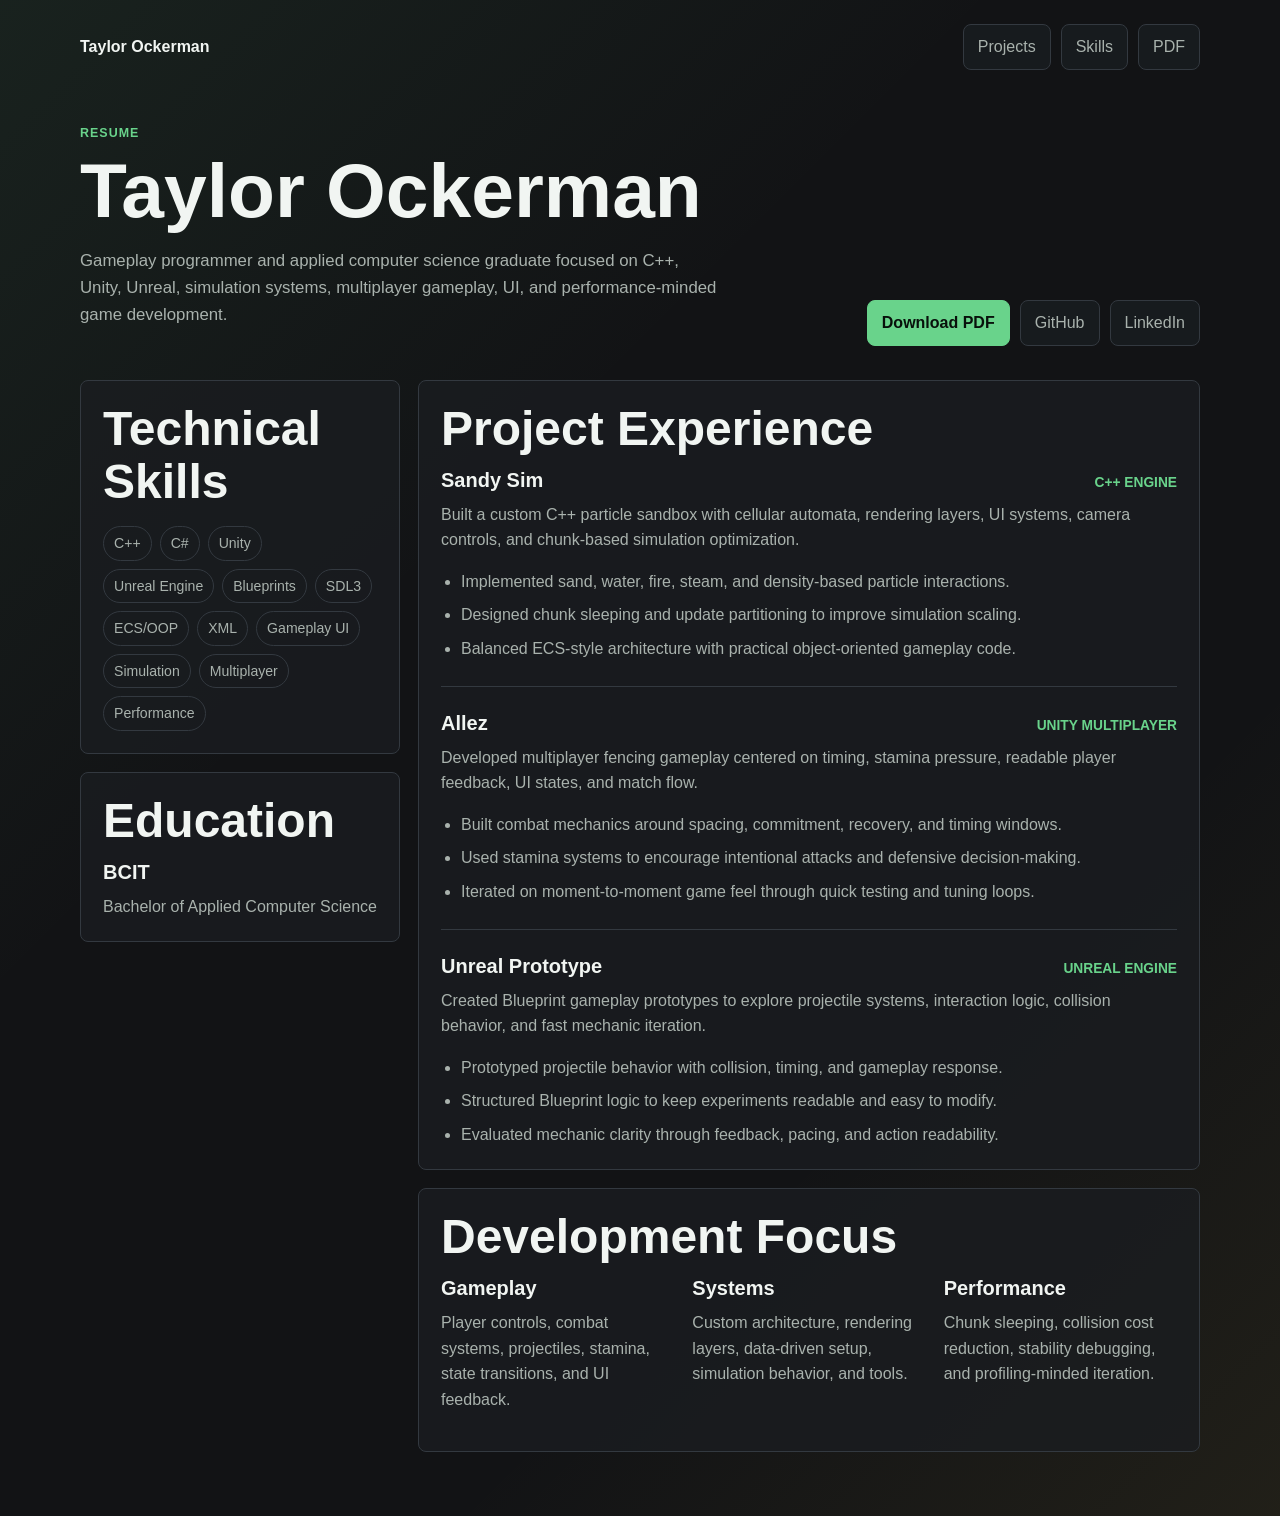
==== resume.html @ 254209a4 "majority of content added" ====
<!DOCTYPE html>
<html lang="en">

<head>
  <meta charset="UTF-8">
  <meta name="viewport" content="width=device-width, initial-scale=1.0">
  <title>Resume | Taylor Ockerman</title>
  <link rel="stylesheet" href="styles.css">
</head>

<body>
  <main class="resume-page">
    <nav class="nav-bar resume-nav" aria-label="Resume navigation">
      <a class="logo" href="index.html">Taylor Ockerman</a>
      <div class="nav-links">
        <a href="index.html#projects">Projects</a>
        <a href="index.html#skills">Skills</a>
        <a href="resume/Resume_Taylor_Ockerman.pdf">PDF</a>
      </div>
    </nav>

    <section class="resume-hero">
      <div>
        <p class="eyebrow">Resume</p>
        <h1>Taylor Ockerman</h1>
        <p class="project-summary">
          Gameplay programmer and applied computer science graduate focused on C++, Unity, Unreal,
          simulation systems, multiplayer gameplay, UI, and performance-minded game development.
        </p>
      </div>

      <div class="resume-actions">
        <a class="button primary" href="resume/Resume_Taylor_Ockerman.pdf">Download PDF</a>
        <a class="button" href="https://github.com/taylor-ockerman">GitHub</a>
        <a class="button" href="https://linkedin.com/in/taylor-ockerman">LinkedIn</a>
      </div>
    </section>

    <section class="resume-layout">
      <aside class="resume-sidebar">
        <section class="resume-section">
          <h2>Technical Skills</h2>
          <ul class="detail-list">
            <li>C++</li>
            <li>C#</li>
            <li>Unity</li>
            <li>Unreal Engine</li>
            <li>Blueprints</li>
            <li>SDL3</li>
            <li>ECS/OOP</li>
            <li>XML</li>
            <li>Gameplay UI</li>
            <li>Simulation</li>
            <li>Multiplayer</li>
            <li>Performance</li>
          </ul>
        </section>

        <section class="resume-section">
          <h2>Education</h2>
          <div class="resume-item">
            <h3>BCIT</h3>
            <p>Bachelor of Applied Computer Science</p>
          </div>
        </section>
      </aside>

      <div class="resume-main">
        <section class="resume-section">
          <h2>Project Experience</h2>

          <article class="resume-item">
            <div class="resume-item-header">
              <h3>Sandy Sim</h3>
              <span>C++ Engine</span>
            </div>
            <p>
              Built a custom C++ particle sandbox with cellular automata, rendering layers, UI systems,
              camera controls, and chunk-based simulation optimization.
            </p>
            <ul>
              <li>Implemented sand, water, fire, steam, and density-based particle interactions.</li>
              <li>Designed chunk sleeping and update partitioning to improve simulation scaling.</li>
              <li>Balanced ECS-style architecture with practical object-oriented gameplay code.</li>
            </ul>
          </article>

          <article class="resume-item">
            <div class="resume-item-header">
              <h3>Allez</h3>
              <span>Unity Multiplayer</span>
            </div>
            <p>
              Developed multiplayer fencing gameplay centered on timing, stamina pressure, readable
              player feedback, UI states, and match flow.
            </p>
            <ul>
              <li>Built combat mechanics around spacing, commitment, recovery, and timing windows.</li>
              <li>Used stamina systems to encourage intentional attacks and defensive decision-making.</li>
              <li>Iterated on moment-to-moment game feel through quick testing and tuning loops.</li>
            </ul>
          </article>

          <article class="resume-item">
            <div class="resume-item-header">
              <h3>Unreal Prototype</h3>
              <span>Unreal Engine</span>
            </div>
            <p>
              Created Blueprint gameplay prototypes to explore projectile systems, interaction logic,
              collision behavior, and fast mechanic iteration.
            </p>
            <ul>
              <li>Prototyped projectile behavior with collision, timing, and gameplay response.</li>
              <li>Structured Blueprint logic to keep experiments readable and easy to modify.</li>
              <li>Evaluated mechanic clarity through feedback, pacing, and action readability.</li>
            </ul>
          </article>
        </section>

        <section class="resume-section">
          <h2>Development Focus</h2>
          <div class="focus-grid">
            <div>
              <h3>Gameplay</h3>
              <p>Player controls, combat systems, projectiles, stamina, state transitions, and UI feedback.</p>
            </div>
            <div>
              <h3>Systems</h3>
              <p>Custom architecture, rendering layers, data-driven setup, simulation behavior, and tools.</p>
            </div>
            <div>
              <h3>Performance</h3>
              <p>Chunk sleeping, collision cost reduction, stability debugging, and profiling-minded iteration.</p>
            </div>
          </div>
        </section>
      </div>
    </section>
  </main>
</body>

</html>
---- styles.css ----
:root {
  --bg: #121315;
  --panel: #1a1d21;
  --panel-strong: #22262b;
  --text: #f1f5f2;
  --muted: #a9b2ad;
  --line: #333940;
  --accent: #69d38b;
  --accent-strong: #e8c547;
  --shadow: 0 18px 60px rgba(0, 0, 0, 0.28);
}

* {
  box-sizing: border-box;
}

html {
  scroll-behavior: smooth;
}

body {
  margin: 0;
  background:
    linear-gradient(135deg, rgba(105, 211, 139, 0.08), transparent 36%),
    linear-gradient(315deg, rgba(232, 197, 71, 0.07), transparent 30%),
    var(--bg);
  color: var(--text);
  font-family: Arial, Helvetica, sans-serif;
  line-height: 1.6;
}

a {
  color: inherit;
  text-decoration: none;
}

a:hover {
  color: var(--accent);
}

.site-header,
main,
.project-page,
.resume-page {
  width: min(1120px, calc(100% - 40px));
  margin: 0 auto;
}

.site-header {
  padding: 24px 0 54px;
}

.nav-bar {
  display: flex;
  align-items: center;
  justify-content: space-between;
  gap: 18px;
  margin-bottom: 76px;
}

.logo {
  font-weight: 800;
  letter-spacing: 0;
}

.nav-links {
  display: flex;
  flex-wrap: wrap;
  justify-content: flex-end;
  gap: 10px;
}

.nav-links a,
.button {
  min-height: 42px;
  display: inline-flex;
  align-items: center;
  justify-content: center;
  border: 1px solid var(--line);
  border-radius: 8px;
  padding: 9px 14px;
  color: var(--muted);
  background: rgba(26, 29, 33, 0.76);
}

.button.primary {
  color: #08110b;
  background: var(--accent);
  border-color: var(--accent);
  font-weight: 700;
}

.hero {
  max-width: 850px;
  padding-bottom: 22px;
}

.eyebrow,
.tag {
  margin: 0 0 8px;
  color: var(--accent);
  font-size: 0.78rem;
  font-weight: 800;
  letter-spacing: 0.08em;
  text-transform: uppercase;
}

h1,
h2,
h3,
p {
  margin-top: 0;
}

h1 {
  max-width: 820px;
  margin-bottom: 20px;
  font-size: clamp(2.4rem, 6vw, 5rem);
  line-height: 1;
}

h2 {
  margin-bottom: 12px;
  font-size: clamp(1.9rem, 4vw, 3rem);
  line-height: 1.1;
}

h3 {
  margin-bottom: 10px;
  font-size: 1.25rem;
  line-height: 1.2;
}

.hero-copy,
.section-intro p,
.project-card p,
.detail-section p,
.skill-grid p {
  color: var(--muted);
}

.hero-copy {
  max-width: 720px;
  font-size: 1.1rem;
}

.hero-actions {
  display: flex;
  flex-wrap: wrap;
  gap: 10px;
  margin-top: 28px;
}

main {
  padding-bottom: 64px;
}

.section-intro {
  max-width: 720px;
  margin-bottom: 24px;
}

.section-intro.compact {
  margin-bottom: 18px;
}

.project-grid {
  display: grid;
  grid-template-columns: repeat(3, minmax(0, 1fr));
  gap: 18px;
  margin-bottom: 52px;
}

.project-card {
  overflow: hidden;
  border: 1px solid var(--line);
  border-radius: 8px;
  background: rgba(26, 29, 33, 0.88);
  box-shadow: var(--shadow);
}

.media-link {
  display: block;
}

.clip-placeholder,
.clip-frame {
  position: relative;
  display: grid;
  min-height: 210px;
  place-items: center;
  overflow: hidden;
  background:
    linear-gradient(135deg, rgba(105, 211, 139, 0.14), transparent 45%),
    linear-gradient(45deg, rgba(232, 197, 71, 0.16), transparent 44%),
    repeating-linear-gradient(0deg, #242a30 0 1px, #1b1f24 1px 18px);
}

.project-video {
  display: block;
  width: 100%;
  min-height: 210px;
  aspect-ratio: 16 / 9;
  background: #08090a;
  object-fit: cover;
}

.clip-placeholder::after,
.clip-frame::after {
  content: "";
  position: absolute;
  inset: 18px;
  border: 1px solid rgba(241, 245, 242, 0.1);
  border-radius: 6px;
}

.clip-placeholder span,
.clip-placeholder small,
.clip-frame span {
  position: relative;
  z-index: 1;
}

.clip-placeholder span,
.clip-frame span {
  display: block;
  color: var(--text);
  font-weight: 800;
}

.clip-placeholder small {
  display: block;
  color: var(--muted);
}

.project-card-body {
  padding: 20px;
}

.tech-list,
.detail-list {
  display: flex;
  flex-wrap: wrap;
  gap: 8px;
  margin: 18px 0 0;
  padding: 0;
  list-style: none;
}

.tech-list li,
.detail-list li {
  border: 1px solid var(--line);
  border-radius: 999px;
  padding: 5px 10px;
  color: var(--muted);
  font-size: 0.88rem;
}

.skills-band {
  border-top: 1px solid var(--line);
  padding-top: 34px;
}

.skill-grid {
  display: grid;
  grid-template-columns: repeat(3, minmax(0, 1fr));
  gap: 18px;
}

.skill-grid div,
.detail-section {
  border: 1px solid var(--line);
  border-radius: 8px;
  padding: 22px;
  background: rgba(26, 29, 33, 0.78);
}

.project-page {
  padding: 24px 0 64px;
}

.resume-page {
  padding: 24px 0 64px;
}

.resume-nav {
  margin-bottom: 54px;
}

.resume-hero {
  display: grid;
  grid-template-columns: minmax(0, 1fr) auto;
  gap: 28px;
  align-items: end;
  margin-bottom: 34px;
}

.resume-actions {
  display: flex;
  flex-wrap: wrap;
  justify-content: flex-end;
  gap: 10px;
}

.resume-layout {
  display: grid;
  grid-template-columns: 320px minmax(0, 1fr);
  gap: 18px;
  align-items: start;
}

.resume-sidebar,
.resume-main {
  display: grid;
  gap: 18px;
}

.resume-section {
  border: 1px solid var(--line);
  border-radius: 8px;
  padding: 22px;
  background: rgba(26, 29, 33, 0.78);
}

.resume-section > :last-child,
.resume-item > :last-child {
  margin-bottom: 0;
}

.resume-item + .resume-item {
  margin-top: 24px;
  padding-top: 24px;
  border-top: 1px solid var(--line);
}

.resume-item-header {
  display: flex;
  align-items: baseline;
  justify-content: space-between;
  gap: 14px;
}

.resume-item-header span {
  color: var(--accent);
  font-size: 0.86rem;
  font-weight: 800;
  text-transform: uppercase;
}

.resume-item p,
.resume-item li,
.focus-grid p {
  color: var(--muted);
}

.resume-item ul {
  margin: 12px 0 0;
  padding-left: 20px;
}

.resume-item li + li {
  margin-top: 8px;
}

.focus-grid {
  display: grid;
  grid-template-columns: repeat(3, minmax(0, 1fr));
  gap: 18px;
}

.back-link {
  display: inline-flex;
  margin-bottom: 42px;
  color: var(--muted);
}

.project-hero {
  display: grid;
  grid-template-columns: 0.9fr 1.1fr;
  gap: 28px;
  align-items: center;
  margin-bottom: 34px;
}

.project-summary {
  max-width: 640px;
  color: var(--muted);
  font-size: 1.05rem;
}

.clip-frame {
  min-height: 340px;
  border: 1px solid var(--line);
  border-radius: 8px;
  box-shadow: var(--shadow);
}

.media-gallery {
  display: grid;
  grid-template-columns: repeat(2, minmax(0, 1fr));
  gap: 18px;
  margin-bottom: 34px;
}

.gallery-video {
  border: 1px solid var(--line);
  border-radius: 8px;
  box-shadow: var(--shadow);
}

.detail-grid {
  display: grid;
  grid-template-columns: repeat(2, minmax(0, 1fr));
  gap: 18px;
}

.detail-section ul:not(.detail-list) {
  margin: 0;
  padding-left: 20px;
  color: var(--muted);
}

.detail-section li + li {
  margin-top: 8px;
}

@media (max-width: 860px) {
  .project-grid,
  .skill-grid,
  .project-hero,
  .media-gallery,
  .resume-hero,
  .resume-layout,
  .focus-grid,
  .detail-grid {
    grid-template-columns: 1fr;
  }

  .resume-actions {
    justify-content: flex-start;
  }

  .nav-bar {
    align-items: flex-start;
    flex-direction: column;
    margin-bottom: 48px;
  }

  .nav-links {
    justify-content: flex-start;
  }
}

@media (max-width: 520px) {
  .site-header,
  main,
  .project-page,
  .resume-page {
    width: min(100% - 28px, 1120px);
  }

  .hero-actions,
  .nav-links {
    width: 100%;
  }

  .button,
  .nav-links a {
    flex: 1 1 auto;
  }

  .clip-placeholder,
  .clip-frame {
    min-height: 230px;
  }
}
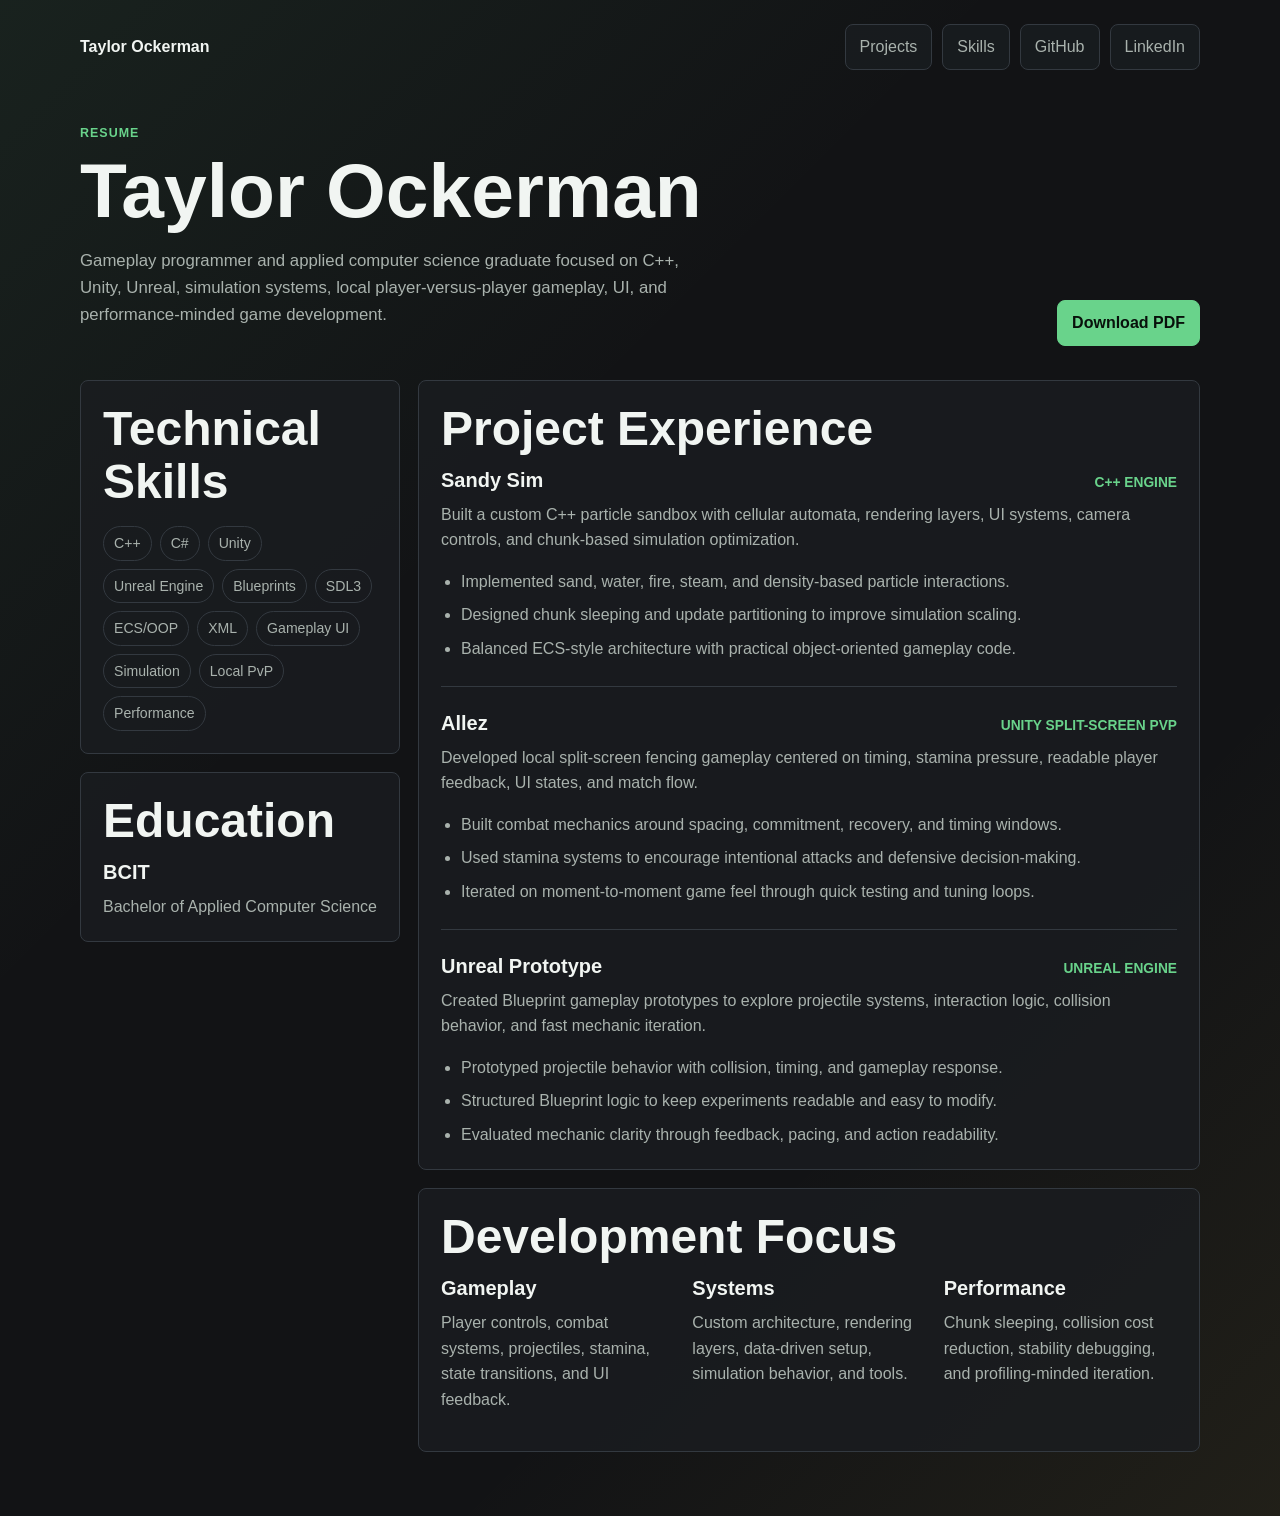
==== commit 581f0b78: "Update portfolio resume and copy" ====
--- a/resume.html
+++ b/resume.html
@@ -15,7 +15,8 @@
       <div class="nav-links">
         <a href="index.html#projects">Projects</a>
         <a href="index.html#skills">Skills</a>
-        <a href="resume/Resume_Taylor_Ockerman.pdf">PDF</a>
+        <a href="https://github.com/taylor-ockerman" target="_blank" rel="noopener noreferrer">GitHub</a>
+        <a href="https://linkedin.com/in/taylor-ockerman" target="_blank" rel="noopener noreferrer">LinkedIn</a>
       </div>
     </nav>
 
@@ -25,14 +26,12 @@
         <h1>Taylor Ockerman</h1>
         <p class="project-summary">
           Gameplay programmer and applied computer science graduate focused on C++, Unity, Unreal,
-          simulation systems, multiplayer gameplay, UI, and performance-minded game development.
+          simulation systems, local player-versus-player gameplay, UI, and performance-minded game development.
         </p>
       </div>
 
       <div class="resume-actions">
-        <a class="button primary" href="resume/Resume_Taylor_Ockerman.pdf">Download PDF</a>
-        <a class="button" href="https://github.com/taylor-ockerman">GitHub</a>
-        <a class="button" href="https://linkedin.com/in/taylor-ockerman">LinkedIn</a>
+        <a class="button primary" href="resume/Portfolio_Resume_Taylor_Ockerman.pdf">Download PDF</a>
       </div>
     </section>
 
@@ -51,7 +50,7 @@
             <li>XML</li>
             <li>Gameplay UI</li>
             <li>Simulation</li>
-            <li>Multiplayer</li>
+            <li>Local PvP</li>
             <li>Performance</li>
           </ul>
         </section>
@@ -88,11 +87,11 @@
           <article class="resume-item">
             <div class="resume-item-header">
               <h3>Allez</h3>
-              <span>Unity Multiplayer</span>
+              <span>Unity Split-Screen PvP</span>
             </div>
             <p>
-              Developed multiplayer fencing gameplay centered on timing, stamina pressure, readable
-              player feedback, UI states, and match flow.
+              Developed local split-screen fencing gameplay centered on timing, stamina pressure,
+              readable player feedback, UI states, and match flow.
             </p>
             <ul>
               <li>Built combat mechanics around spacing, commitment, recovery, and timing windows.</li>
--- a/styles.css
+++ b/styles.css
@@ -144,13 +144,6 @@
   font-size: 1.1rem;
 }
 
-.hero-actions {
-  display: flex;
-  flex-wrap: wrap;
-  gap: 10px;
-  margin-top: 28px;
-}
-
 main {
   padding-bottom: 64px;
 }
@@ -400,6 +393,10 @@
   grid-template-columns: repeat(2, minmax(0, 1fr));
   gap: 18px;
   margin-bottom: 34px;
+}
+
+.single-clip-gallery {
+  grid-template-columns: minmax(0, 1fr);
 }
 
 .gallery-video {
@@ -459,7 +456,6 @@
     width: min(100% - 28px, 1120px);
   }
 
-  .hero-actions,
   .nav-links {
     width: 100%;
   }
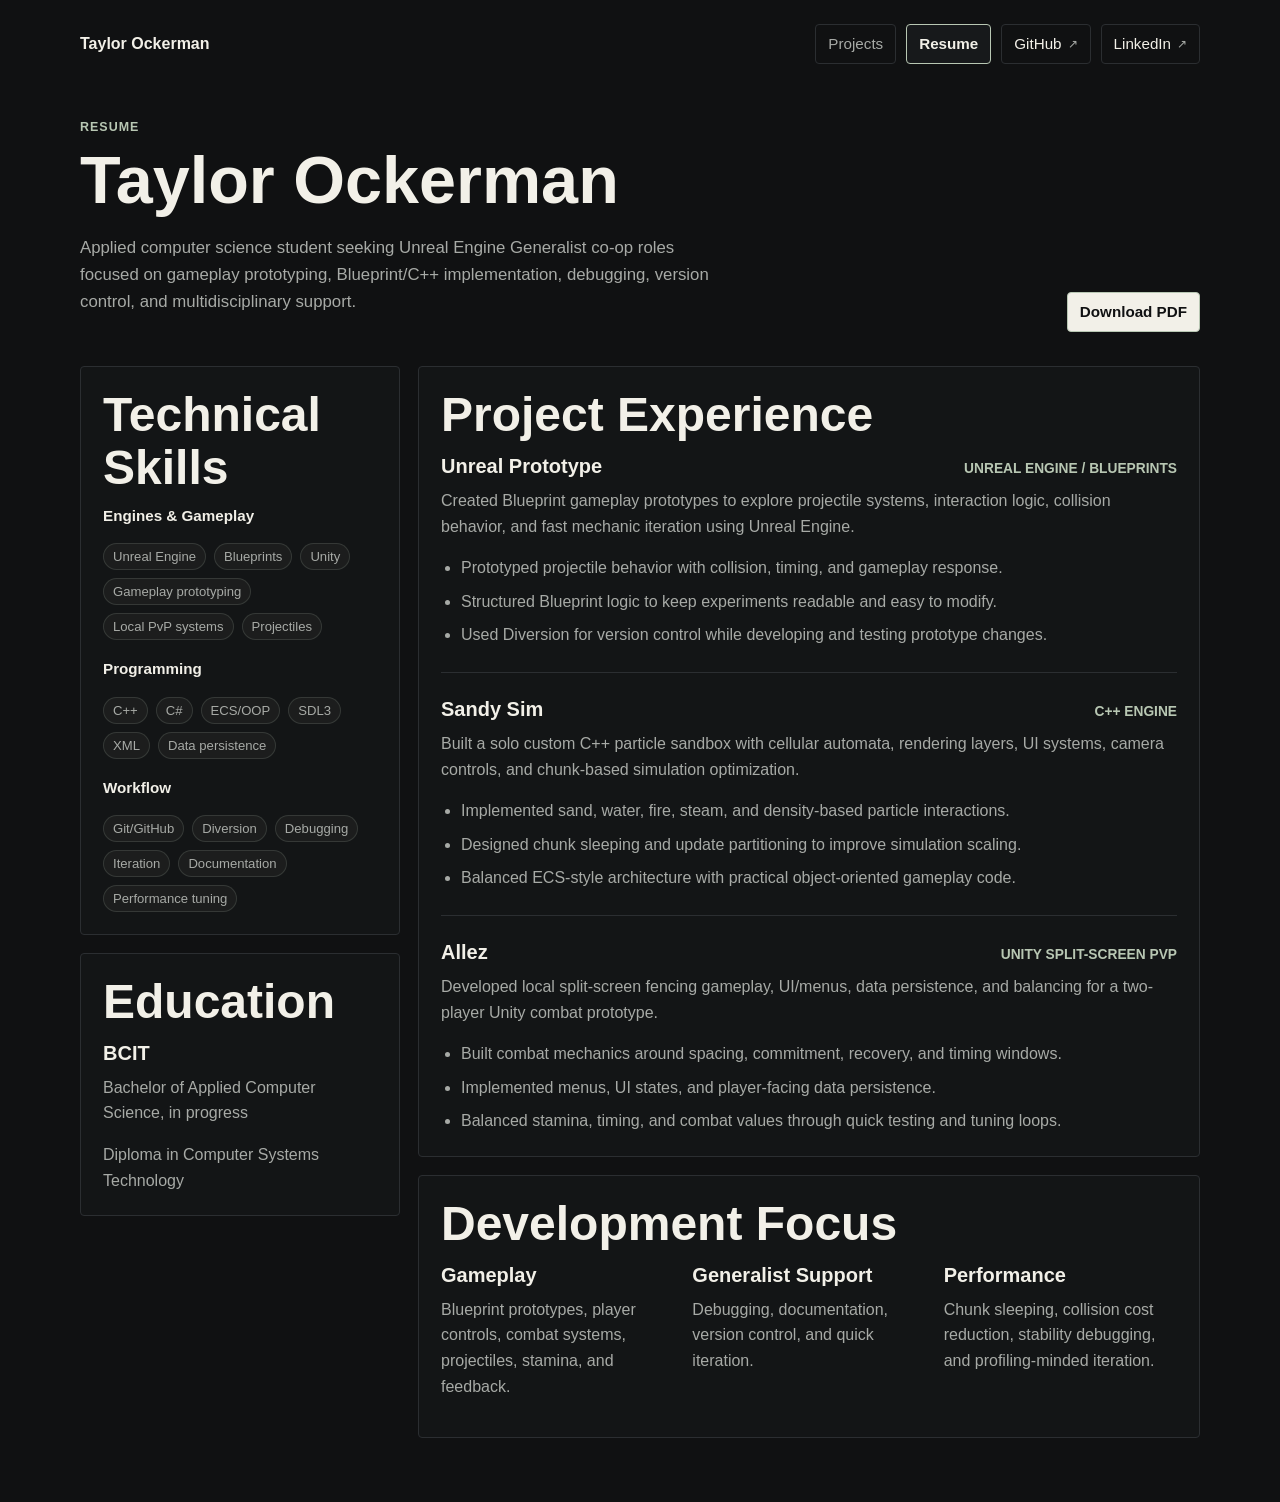
==== commit b0e6f921: "Polish portfolio for Unreal generalist application" ====
--- a/resume.html
+++ b/resume.html
@@ -14,9 +14,9 @@
       <a class="logo" href="index.html">Taylor Ockerman</a>
       <div class="nav-links">
         <a href="index.html#projects">Projects</a>
-        <a href="index.html#skills">Skills</a>
-        <a href="https://github.com/taylor-ockerman" target="_blank" rel="noopener noreferrer">GitHub</a>
-        <a href="https://linkedin.com/in/taylor-ockerman" target="_blank" rel="noopener noreferrer">LinkedIn</a>
+        <span class="active-nav" aria-current="page">Resume</span>
+        <a class="external-link github-link" href="https://github.com/taylor-ockerman" target="_blank" rel="noopener noreferrer">GitHub</a>
+        <a class="external-link linkedin-link" href="https://linkedin.com/in/taylor-ockerman" target="_blank" rel="noopener noreferrer">LinkedIn</a>
       </div>
     </nav>
 
@@ -25,8 +25,8 @@
         <p class="eyebrow">Resume</p>
         <h1>Taylor Ockerman</h1>
         <p class="project-summary">
-          Gameplay programmer and applied computer science graduate focused on C++, Unity, Unreal,
-          simulation systems, local player-versus-player gameplay, UI, and performance-minded game development.
+          Applied computer science student seeking Unreal Engine Generalist co-op roles focused on gameplay
+          prototyping, Blueprint/C++ implementation, debugging, version control, and multidisciplinary support.
         </p>
       </div>
 
@@ -39,27 +39,49 @@
       <aside class="resume-sidebar">
         <section class="resume-section">
           <h2>Technical Skills</h2>
-          <ul class="detail-list">
-            <li>C++</li>
-            <li>C#</li>
-            <li>Unity</li>
-            <li>Unreal Engine</li>
-            <li>Blueprints</li>
-            <li>SDL3</li>
-            <li>ECS/OOP</li>
-            <li>XML</li>
-            <li>Gameplay UI</li>
-            <li>Simulation</li>
-            <li>Local PvP</li>
-            <li>Performance</li>
-          </ul>
+          <div class="skill-cluster">
+            <h3>Engines & Gameplay</h3>
+            <ul class="detail-list">
+              <li>Unreal Engine</li>
+              <li>Blueprints</li>
+              <li>Unity</li>
+              <li>Gameplay prototyping</li>
+              <li>Local PvP systems</li>
+              <li>Projectiles</li>
+            </ul>
+          </div>
+
+          <div class="skill-cluster">
+            <h3>Programming</h3>
+            <ul class="detail-list">
+              <li>C++</li>
+              <li>C#</li>
+              <li>ECS/OOP</li>
+              <li>SDL3</li>
+              <li>XML</li>
+              <li>Data persistence</li>
+            </ul>
+          </div>
+
+          <div class="skill-cluster">
+            <h3>Workflow</h3>
+            <ul class="detail-list">
+              <li>Git/GitHub</li>
+              <li>Diversion</li>
+              <li>Debugging</li>
+              <li>Iteration</li>
+              <li>Documentation</li>
+              <li>Performance tuning</li>
+            </ul>
+          </div>
         </section>
 
         <section class="resume-section">
           <h2>Education</h2>
           <div class="resume-item">
             <h3>BCIT</h3>
-            <p>Bachelor of Applied Computer Science</p>
+            <p>Bachelor of Applied Computer Science, in progress</p>
+            <p>Diploma in Computer Systems Technology</p>
           </div>
         </section>
       </aside>
@@ -70,11 +92,27 @@
 
           <article class="resume-item">
             <div class="resume-item-header">
+              <h3>Unreal Prototype</h3>
+              <span>Unreal Engine / Blueprints</span>
+            </div>
+            <p>
+              Created Blueprint gameplay prototypes to explore projectile systems, interaction logic,
+              collision behavior, and fast mechanic iteration using Unreal Engine.
+            </p>
+            <ul>
+              <li>Prototyped projectile behavior with collision, timing, and gameplay response.</li>
+              <li>Structured Blueprint logic to keep experiments readable and easy to modify.</li>
+              <li>Used Diversion for version control while developing and testing prototype changes.</li>
+            </ul>
+          </article>
+
+          <article class="resume-item">
+            <div class="resume-item-header">
               <h3>Sandy Sim</h3>
               <span>C++ Engine</span>
             </div>
             <p>
-              Built a custom C++ particle sandbox with cellular automata, rendering layers, UI systems,
+              Built a solo custom C++ particle sandbox with cellular automata, rendering layers, UI systems,
               camera controls, and chunk-based simulation optimization.
             </p>
             <ul>
@@ -90,29 +128,13 @@
               <span>Unity Split-Screen PvP</span>
             </div>
             <p>
-              Developed local split-screen fencing gameplay centered on timing, stamina pressure,
-              readable player feedback, UI states, and match flow.
+              Developed local split-screen fencing gameplay, UI/menus, data persistence, and balancing
+              for a two-player Unity combat prototype.
             </p>
             <ul>
               <li>Built combat mechanics around spacing, commitment, recovery, and timing windows.</li>
-              <li>Used stamina systems to encourage intentional attacks and defensive decision-making.</li>
-              <li>Iterated on moment-to-moment game feel through quick testing and tuning loops.</li>
-            </ul>
-          </article>
-
-          <article class="resume-item">
-            <div class="resume-item-header">
-              <h3>Unreal Prototype</h3>
-              <span>Unreal Engine</span>
-            </div>
-            <p>
-              Created Blueprint gameplay prototypes to explore projectile systems, interaction logic,
-              collision behavior, and fast mechanic iteration.
-            </p>
-            <ul>
-              <li>Prototyped projectile behavior with collision, timing, and gameplay response.</li>
-              <li>Structured Blueprint logic to keep experiments readable and easy to modify.</li>
-              <li>Evaluated mechanic clarity through feedback, pacing, and action readability.</li>
+              <li>Implemented menus, UI states, and player-facing data persistence.</li>
+              <li>Balanced stamina, timing, and combat values through quick testing and tuning loops.</li>
             </ul>
           </article>
         </section>
@@ -122,11 +144,11 @@
           <div class="focus-grid">
             <div>
               <h3>Gameplay</h3>
-              <p>Player controls, combat systems, projectiles, stamina, state transitions, and UI feedback.</p>
+              <p>Blueprint prototypes, player controls, combat systems, projectiles, stamina, and feedback.</p>
             </div>
             <div>
-              <h3>Systems</h3>
-              <p>Custom architecture, rendering layers, data-driven setup, simulation behavior, and tools.</p>
+              <h3>Generalist Support</h3>
+              <p>Debugging, documentation, version control, and quick iteration.</p>
             </div>
             <div>
               <h3>Performance</h3>
@@ -140,3 +162,4 @@
 </body>
 
 </html>
+
--- a/styles.css
+++ b/styles.css
@@ -1,13 +1,12 @@
 :root {
-  --bg: #121315;
-  --panel: #1a1d21;
-  --panel-strong: #22262b;
-  --text: #f1f5f2;
-  --muted: #a9b2ad;
-  --line: #333940;
-  --accent: #69d38b;
-  --accent-strong: #e8c547;
-  --shadow: 0 18px 60px rgba(0, 0, 0, 0.28);
+  --bg: #101112;
+  --panel: #17191b;
+  --panel-soft: #131516;
+  --text: #f2f0e8;
+  --muted: #a7aaa6;
+  --line: #2b2e31;
+  --accent: #b8c7b3;
+  --shadow: none;
 }
 
 * {
@@ -20,12 +19,9 @@
 
 body {
   margin: 0;
-  background:
-    linear-gradient(135deg, rgba(105, 211, 139, 0.08), transparent 36%),
-    linear-gradient(315deg, rgba(232, 197, 71, 0.07), transparent 30%),
-    var(--bg);
-  color: var(--text);
-  font-family: Arial, Helvetica, sans-serif;
+  background: var(--bg);
+  color: var(--text);
+  font-family: Inter, Arial, Helvetica, sans-serif;
   line-height: 1.6;
 }
 
@@ -47,7 +43,7 @@
 }
 
 .site-header {
-  padding: 24px 0 54px;
+  padding: 24px 0 46px;
 }
 
 .nav-bar {
@@ -55,7 +51,7 @@
   align-items: center;
   justify-content: space-between;
   gap: 18px;
-  margin-bottom: 76px;
+  margin-bottom: 68px;
 }
 
 .logo {
@@ -71,21 +67,53 @@
 }
 
 .nav-links a,
+.active-nav,
 .button {
-  min-height: 42px;
+  min-height: 38px;
   display: inline-flex;
   align-items: center;
   justify-content: center;
   border: 1px solid var(--line);
-  border-radius: 8px;
-  padding: 9px 14px;
-  color: var(--muted);
-  background: rgba(26, 29, 33, 0.76);
+  border-radius: 4px;
+  padding: 7px 12px;
+  color: var(--muted);
+  background: transparent;
+  font-size: 0.95rem;
+}
+
+.nav-links a.external-link {
+  gap: 6px;
+  color: var(--text);
+}
+
+.nav-links a.external-link::after {
+  content: "↗";
+  color: var(--muted);
+  font-size: 0.78rem;
+  line-height: 1;
+}
+
+.nav-links a.github-link:hover {
+  border-color: #8b949e;
+  color: var(--text);
+}
+
+.nav-links a.linkedin-link:hover {
+  border-color: #6da7d8;
+  color: #cfe7fa;
+}
+
+.active-nav {
+  color: var(--text);
+  background: var(--panel);
+  border-color: var(--accent);
+  font-weight: 700;
+  pointer-events: none;
 }
 
 .button.primary {
-  color: #08110b;
-  background: var(--accent);
+  color: var(--bg);
+  background: var(--text);
   border-color: var(--accent);
   font-weight: 700;
 }
@@ -115,8 +143,8 @@
 h1 {
   max-width: 820px;
   margin-bottom: 20px;
-  font-size: clamp(2.4rem, 6vw, 5rem);
-  line-height: 1;
+  font-size: clamp(2.25rem, 5.2vw, 4.25rem);
+  line-height: 1.03;
 }
 
 h2 {
@@ -153,6 +181,15 @@
   margin-bottom: 24px;
 }
 
+.section-intro h2 {
+  color: var(--accent);
+  font-size: 0.9rem;
+  font-weight: 800;
+  letter-spacing: 0.08em;
+  line-height: 1.2;
+  text-transform: uppercase;
+}
+
 .section-intro.compact {
   margin-bottom: 18px;
 }
@@ -160,51 +197,71 @@
 .project-grid {
   display: grid;
   grid-template-columns: repeat(3, minmax(0, 1fr));
-  gap: 18px;
-  margin-bottom: 52px;
+  gap: 16px;
+  margin-bottom: 46px;
 }
 
 .project-card {
   overflow: hidden;
   border: 1px solid var(--line);
-  border-radius: 8px;
-  background: rgba(26, 29, 33, 0.88);
+  border-radius: 4px;
+  background: var(--panel-soft);
   box-shadow: var(--shadow);
 }
 
 .media-link {
   display: block;
-}
-
-.clip-placeholder,
-.clip-frame {
+  overflow: hidden;
+  background: var(--bg);
+}
+
+.clip-placeholder {
   position: relative;
   display: grid;
   min-height: 210px;
   place-items: center;
   overflow: hidden;
-  background:
-    linear-gradient(135deg, rgba(105, 211, 139, 0.14), transparent 45%),
-    linear-gradient(45deg, rgba(232, 197, 71, 0.16), transparent 44%),
-    repeating-linear-gradient(0deg, #242a30 0 1px, #1b1f24 1px 18px);
+  background: var(--panel);
+}
+
+.clip-frame {
+  overflow: hidden;
+  background: var(--bg);
 }
 
 .project-video {
   display: block;
   width: 100%;
-  min-height: 210px;
-  aspect-ratio: 16 / 9;
-  background: #08090a;
-  object-fit: cover;
-}
-
-.clip-placeholder::after,
-.clip-frame::after {
+  background: var(--bg);
+  object-fit: contain;
+  object-position: center;
+}
+
+.video-crop {
+  overflow: hidden;
+  background: var(--bg);
+}
+
+.video-crop .project-video {
+  height: auto;
+}
+
+.project-media {
+  margin: 0;
+}
+
+.project-media figcaption {
+  margin-top: 10px;
+  color: var(--muted);
+  font-size: 0.92rem;
+}
+
+.clip-placeholder::after {
   content: "";
   position: absolute;
   inset: 18px;
-  border: 1px solid rgba(241, 245, 242, 0.1);
-  border-radius: 6px;
+  border: 1px solid var(--line);
+  border-radius: 4px;
 }
 
 .clip-placeholder span,
@@ -227,7 +284,7 @@
 }
 
 .project-card-body {
-  padding: 20px;
+  padding: 18px;
 }
 
 .tech-list,
@@ -242,11 +299,54 @@
 
 .tech-list li,
 .detail-list li {
-  border: 1px solid var(--line);
+  border: 1px solid rgba(184, 199, 179, 0.16);
   border-radius: 999px;
-  padding: 5px 10px;
-  color: var(--muted);
-  font-size: 0.88rem;
+  padding: 4px 9px;
+  color: var(--muted);
+  background: rgba(184, 199, 179, 0.05);
+  font-size: 0.82rem;
+  line-height: 1.3;
+}
+
+.tech-list li::before,
+.detail-list li::before {
+  content: none;
+}
+
+.project-actions {
+  display: flex;
+  flex-wrap: wrap;
+  gap: 10px;
+  margin-top: 22px;
+}
+
+.project-meta {
+  display: grid;
+  grid-template-columns: repeat(auto-fit, minmax(190px, 1fr));
+  gap: 12px;
+  margin-bottom: 34px;
+}
+
+.project-meta div {
+  border: 1px solid var(--line);
+  border-radius: 4px;
+  padding: 16px;
+  background: var(--panel-soft);
+}
+
+.project-meta span {
+  display: block;
+  margin-bottom: 6px;
+  color: var(--accent);
+  font-size: 0.74rem;
+  font-weight: 800;
+  letter-spacing: 0.08em;
+  text-transform: uppercase;
+}
+
+.project-meta strong {
+  color: var(--text);
+  font-size: 0.96rem;
 }
 
 .skills-band {
@@ -260,12 +360,16 @@
   gap: 18px;
 }
 
+.skill-grid.four-column {
+  grid-template-columns: repeat(4, minmax(0, 1fr));
+}
+
 .skill-grid div,
 .detail-section {
   border: 1px solid var(--line);
-  border-radius: 8px;
+  border-radius: 4px;
   padding: 22px;
-  background: rgba(26, 29, 33, 0.78);
+  background: var(--panel-soft);
 }
 
 .project-page {
@@ -278,6 +382,10 @@
 
 .resume-nav {
   margin-bottom: 54px;
+}
+
+.project-nav {
+  margin-bottom: 28px;
 }
 
 .resume-hero {
@@ -310,14 +418,24 @@
 
 .resume-section {
   border: 1px solid var(--line);
-  border-radius: 8px;
+  border-radius: 4px;
   padding: 22px;
-  background: rgba(26, 29, 33, 0.78);
+  background: var(--panel-soft);
 }
 
 .resume-section > :last-child,
 .resume-item > :last-child {
   margin-bottom: 0;
+}
+
+.skill-cluster + .skill-cluster {
+  margin-top: 20px;
+}
+
+.skill-cluster h3 {
+  margin-bottom: 10px;
+  color: var(--text);
+  font-size: 0.95rem;
 }
 
 .resume-item + .resume-item {
@@ -363,7 +481,8 @@
 
 .back-link {
   display: inline-flex;
-  margin-bottom: 42px;
+  width: fit-content;
+  margin-bottom: 28px;
   color: var(--muted);
 }
 
@@ -382,9 +501,8 @@
 }
 
 .clip-frame {
-  min-height: 340px;
-  border: 1px solid var(--line);
-  border-radius: 8px;
+  border: 1px solid var(--line);
+  border-radius: 4px;
   box-shadow: var(--shadow);
 }
 
@@ -401,7 +519,7 @@
 
 .gallery-video {
   border: 1px solid var(--line);
-  border-radius: 8px;
+  border-radius: 4px;
   box-shadow: var(--shadow);
 }
 
@@ -424,8 +542,10 @@
 @media (max-width: 860px) {
   .project-grid,
   .skill-grid,
+  .skill-grid.four-column,
   .project-hero,
   .media-gallery,
+  .project-meta,
   .resume-hero,
   .resume-layout,
   .focus-grid,
@@ -461,12 +581,13 @@
   }
 
   .button,
-  .nav-links a {
+  .nav-links a,
+  .active-nav {
     flex: 1 1 auto;
   }
 
   .clip-placeholder,
   .clip-frame {
-    min-height: 230px;
-  }
-}
+    min-height: 0;
+  }
+}
